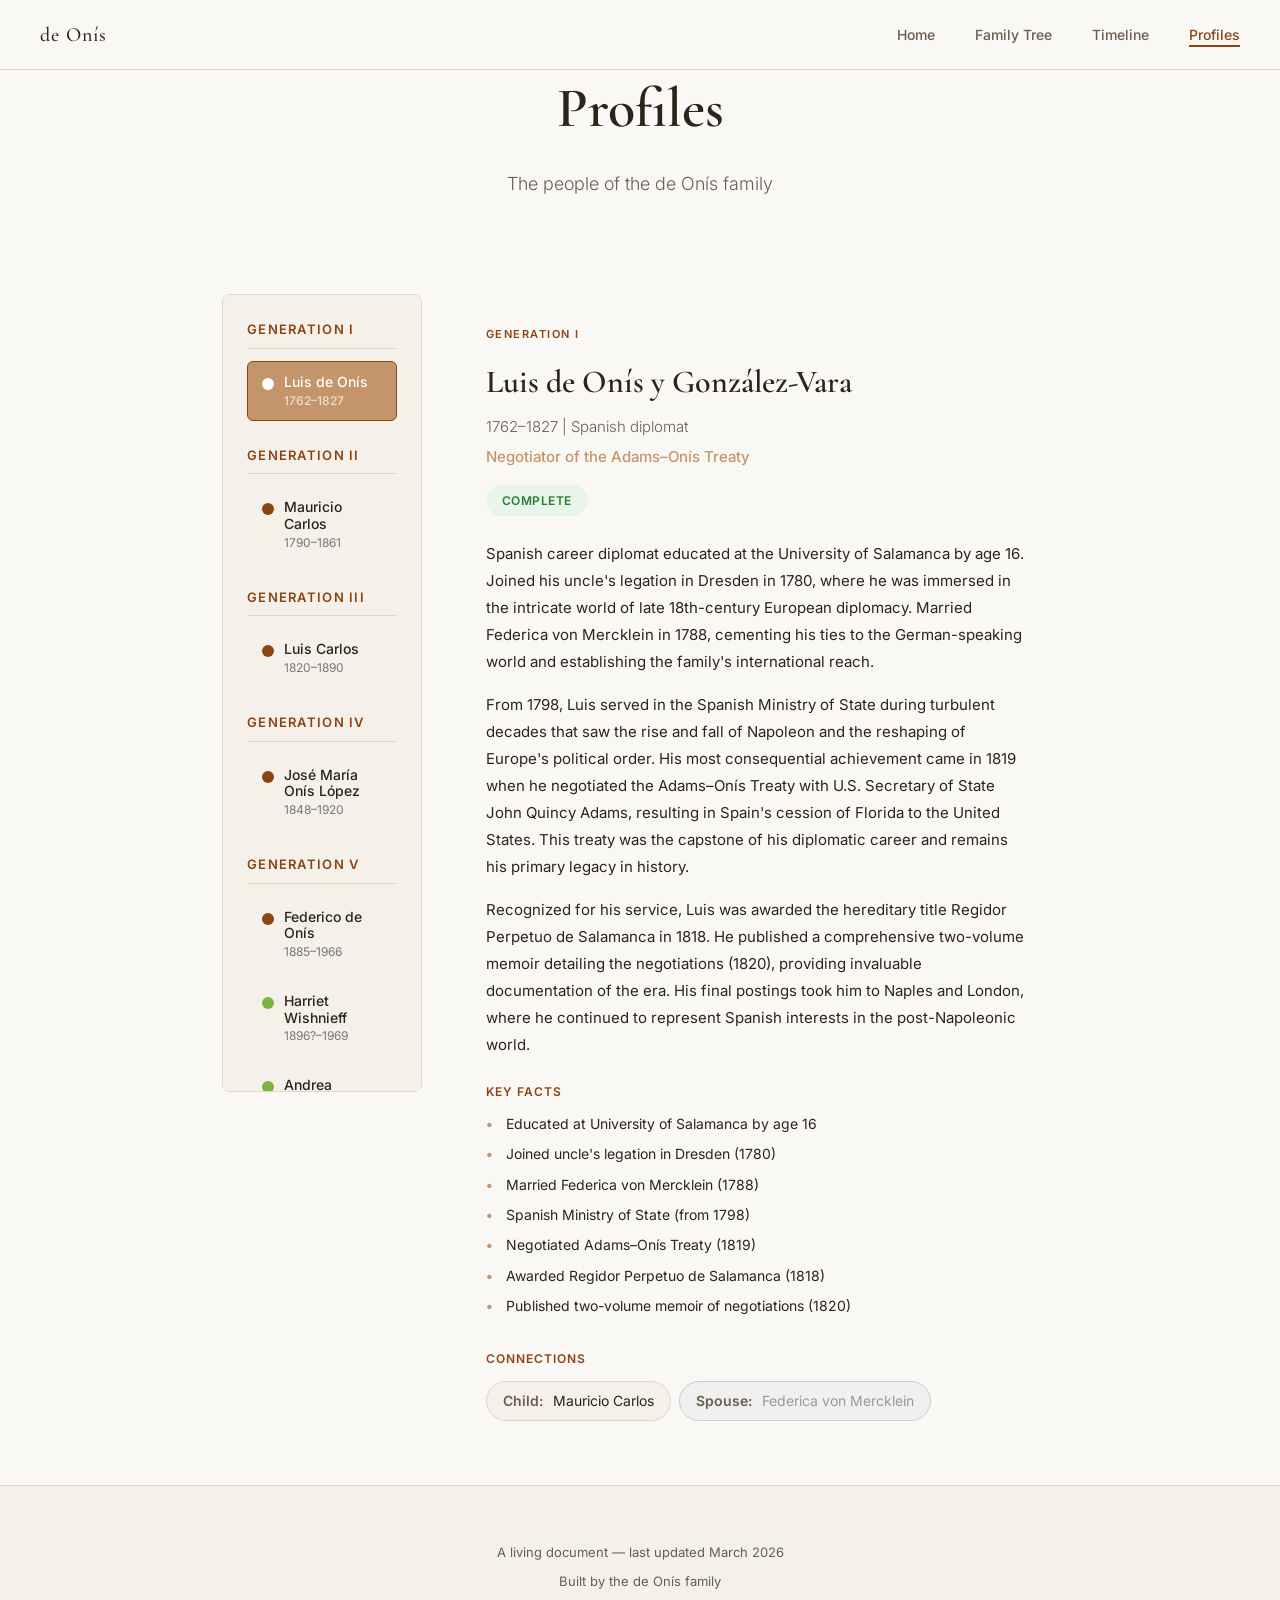
==== profiles.html @ 032cc9fc "Design system overhaul: shared CSS, unified nav, tabbed profiles" ====
<!DOCTYPE html>
<html lang="en">
<head>
    <meta charset="UTF-8">
    <meta name="viewport" content="width=device-width, initial-scale=1.0">
    <title>Profiles | de Onís Family</title>
    <link rel="preconnect" href="https://fonts.googleapis.com">
    <link rel="preconnect" href="https://fonts.gstatic.com" crossorigin>
    <link href="https://fonts.googleapis.com/css2?family=Cormorant+Garamond:wght@400;500;600;700&family=Inter:wght@300;400;500;600&display=swap" rel="stylesheet">
    <link rel="stylesheet" href="styles.css">

    <style>
        :root {
            --profiles-nav-height: 5rem;
        }

        /* PAGE HEADER */
        .page-header {
            padding: 4rem 2rem;
            text-align: center;
            background-color: var(--color-bg);
            max-width: var(--content-max);
            margin: 0 auto;
        }

        .page-header h1 {
            font-family: var(--font-serif);
            font-size: 3.5rem;
            font-weight: 600;
            color: var(--color-text);
            margin-bottom: 1rem;
        }

        .page-header p {
            font-family: var(--font-sans);
            font-size: 1.125rem;
            color: var(--color-text-muted);
            font-weight: 300;
        }

        @media (max-width: 768px) {
            .page-header {
                padding: 2.5rem 1.5rem;
            }

            .page-header h1 {
                font-size: 2.625rem;
            }

            .page-header p {
                font-size: 1rem;
            }
        }

        /* PROFILES CONTAINER */
        .profiles-wrapper {
            display: grid;
            grid-template-columns: 200px 1fr;
            gap: 2rem;
            max-width: var(--content-max);
            margin: 0 auto;
            padding: 2rem;
            min-height: calc(100vh - var(--nav-height) - 10rem);
        }

        /* SIDEBAR / PROFILE INDEX */
        .profile-sidebar {
            position: sticky;
            top: calc(var(--nav-height) + 1rem);
            height: fit-content;
            max-height: calc(100vh - var(--nav-height) - 2rem);
            overflow-y: auto;
            background-color: var(--color-bg-warm);
            padding: 1.5rem;
            border-radius: 0.5rem;
            border: 1px solid var(--color-border);
        }

        .generation-section {
            margin-bottom: 1.5rem;
        }

        .generation-section:last-child {
            margin-bottom: 0;
        }

        .generation-label {
            font-family: var(--font-sans);
            font-size: 0.8125rem;
            font-weight: 600;
            text-transform: uppercase;
            letter-spacing: 0.08rem;
            color: var(--color-accent);
            margin-bottom: 0.75rem;
            padding-bottom: 0.5rem;
            border-bottom: 1px solid var(--color-border);
        }

        .person-tab {
            display: block;
            width: 100%;
            padding: 0.75rem 0.875rem;
            margin-bottom: 0.5rem;
            background: none;
            border: 1px solid transparent;
            border-radius: 0.375rem;
            font-family: var(--font-sans);
            font-size: 0.875rem;
            color: var(--color-text);
            text-align: left;
            cursor: pointer;
            transition: all 0.2s ease;
            display: flex;
            align-items: flex-start;
            gap: 0.625rem;
        }

        .person-tab:hover {
            background-color: rgba(0, 0, 0, 0.03);
            border-color: var(--color-border);
        }

        .person-tab.active {
            background-color: var(--color-accent-light);
            color: white;
            border-color: var(--color-accent);
            font-weight: 500;
        }

        .person-tab .person-dot {
            width: 0.75rem;
            height: 0.75rem;
            border-radius: 50%;
            flex-shrink: 0;
            margin-top: 0.25rem;
        }

        .person-tab .person-dot.direct {
            background-color: var(--color-accent);
        }

        .person-tab.active .person-dot.direct {
            background-color: white;
        }

        .person-tab .person-dot.spouse {
            background-color: #7CB342;
        }

        .person-tab.active .person-dot.spouse {
            background-color: white;
        }

        .person-tab .person-dot.sidebar {
            background-color: #999;
        }

        .person-tab.active .person-dot.sidebar {
            background-color: white;
        }

        .person-tab .person-dot.unknown {
            background-color: transparent;
            border: 1px dashed #999;
        }

        .person-tab.active .person-dot.unknown {
            border-color: white;
        }

        .person-tab-info {
            flex: 1;
            min-width: 0;
        }

        .person-tab-name {
            font-weight: 500;
            display: block;
            line-height: 1.2;
            margin-bottom: 0.1rem;
        }

        .person-tab-dates {
            font-size: 0.75rem;
            color: rgba(0, 0, 0, 0.5);
            display: block;
        }

        .person-tab.active .person-tab-dates {
            color: rgba(255, 255, 255, 0.7);
        }

        /* PROFILE CONTENT */
        .profiles-content {
            background-color: var(--color-bg);
        }

        .profile-card {
            display: none;
            padding: 2rem;
            border-radius: 0.5rem;
            background-color: var(--color-bg);
        }

        .profile-card.active {
            display: block;
            animation: fadeIn 0.2s ease;
        }

        @keyframes fadeIn {
            from { opacity: 0; }
            to { opacity: 1; }
        }

        .profile-gen-tag {
            font-family: var(--font-sans);
            font-size: 0.6875rem;
            font-weight: 600;
            text-transform: uppercase;
            letter-spacing: 0.09rem;
            color: var(--color-accent);
            margin-bottom: 0.75rem;
        }

        .profile-name {
            font-family: var(--font-serif);
            font-size: 2rem;
            font-weight: 600;
            color: var(--color-text);
            margin-bottom: 0.5rem;
        }

        .profile-dates {
            font-family: var(--font-sans);
            font-size: 0.9375rem;
            font-weight: 300;
            color: var(--color-text-muted);
            margin-bottom: 0.375rem;
        }

        .profile-role {
            font-family: var(--font-sans);
            font-size: 0.9375rem;
            color: var(--color-accent-light);
            font-weight: 500;
            margin-bottom: 1rem;
        }

        .status-badge {
            display: inline-block;
            padding: 0.35rem 1rem;
            border-radius: 1.25rem;
            font-family: var(--font-sans);
            font-size: 0.75rem;
            font-weight: 600;
            text-transform: uppercase;
            letter-spacing: 0.03rem;
            margin-bottom: 1.5rem;
        }

        .status-complete {
            background-color: #E8F5E9;
            color: #2E7D32;
        }

        .status-moderate {
            background-color: #FFF8E1;
            color: #F57F17;
        }

        .status-progress {
            background-color: #FCE4EC;
            color: #C2185B;
        }

        .status-needs {
            background-color: #FFE0B2;
            color: #E65100;
        }

        .status-minimal {
            background-color: #F3E5F5;
            color: #6A1B9A;
        }

        .profile-bio {
            max-width: var(--prose-max);
            margin-bottom: 1.5rem;
        }

        .profile-bio p {
            font-family: var(--font-sans);
            font-size: 0.9375rem;
            line-height: 1.8;
            color: var(--color-text);
            margin-bottom: 1rem;
        }

        .key-facts {
            max-width: var(--prose-max);
            margin-bottom: 2rem;
        }

        .key-facts h4 {
            font-family: var(--font-sans);
            font-size: 0.75rem;
            font-weight: 600;
            text-transform: uppercase;
            letter-spacing: 0.06rem;
            color: var(--color-accent);
            margin-bottom: 0.75rem;
        }

        .key-facts ul {
            list-style: none;
        }

        .key-facts li {
            font-family: var(--font-sans);
            font-size: 0.875rem;
            color: var(--color-text);
            margin-bottom: 0.5rem;
            padding-left: 1.25rem;
            position: relative;
        }

        .key-facts li::before {
            content: "•";
            position: absolute;
            left: 0;
            color: var(--color-accent-light);
            font-weight: bold;
        }

        .connections {
            max-width: var(--prose-max);
        }

        .connections h4 {
            font-family: var(--font-sans);
            font-size: 0.75rem;
            font-weight: 600;
            text-transform: uppercase;
            letter-spacing: 0.06rem;
            color: var(--color-accent);
            margin-bottom: 0.75rem;
        }

        .connection-chips {
            display: flex;
            flex-wrap: wrap;
            gap: 0.5rem;
        }

        .chip {
            display: inline-block;
            padding: 0.5rem 1rem;
            background-color: var(--color-bg-warm);
            border: 1px solid var(--color-border);
            border-radius: 1.25rem;
            font-family: var(--font-sans);
            font-size: 0.875rem;
            color: var(--color-text);
            text-decoration: none;
            transition: all 0.2s ease;
            cursor: pointer;
        }

        .chip:hover {
            background-color: var(--color-accent-light);
            border-color: var(--color-accent);
            color: white;
        }

        .chip-label {
            font-weight: 600;
            color: var(--color-text-muted);
            margin-right: 0.375rem;
        }

        .chip:hover .chip-label {
            color: white;
        }

        /* MOBILE STYLES */
        @media (max-width: 768px) {
            .profiles-wrapper {
                grid-template-columns: 1fr;
                gap: 1.5rem;
                padding: 1.5rem;
            }

            .profile-sidebar {
                position: static;
                height: auto;
                max-height: none;
                margin-bottom: 1.5rem;
            }

            .profile-card {
                padding: 1.5rem;
            }

            .profile-name {
                font-size: 1.5rem;
            }

            .profile-bio p {
                font-size: 0.875rem;
                line-height: 1.7;
            }

            /* Mobile sidebar: horizontal scroll */
            .profile-sidebar {
                display: flex;
                gap: 1rem;
                overflow-x: auto;
                padding: 1rem;
                -webkit-overflow-scrolling: touch;
                border-radius: 0.375rem;
            }

            .generation-section {
                display: flex;
                gap: 0.75rem;
                margin-bottom: 0;
                white-space: nowrap;
            }

            .generation-label {
                display: none;
            }

            .person-tab {
                white-space: nowrap;
                margin-bottom: 0;
                padding: 0.625rem 0.875rem;
                font-size: 0.8125rem;
                flex-shrink: 0;
            }

            .person-tab-dates {
                display: none;
            }
        }

        /* SCROLLBAR STYLING FOR SIDEBAR */
        .profile-sidebar::-webkit-scrollbar {
            width: 0.375rem;
        }

        .profile-sidebar::-webkit-scrollbar-track {
            background-color: transparent;
        }

        .profile-sidebar::-webkit-scrollbar-thumb {
            background-color: var(--color-border);
            border-radius: 0.1875rem;
        }

        .profile-sidebar::-webkit-scrollbar-thumb:hover {
            background-color: var(--color-text-muted);
        }
    </style>
</head>
<body>
    <a href="#main-content" class="skip-link">Skip to content</a>
    <nav class="site-nav" aria-label="Main navigation">
        <div class="nav-inner">
            <a href="index.html" class="nav-brand">de Onís</a>
            <ul class="nav-links">
                <li><a href="index.html">Home</a></li>
                <li><a href="tree.html">Family Tree</a></li>
                <li><a href="timeline.html">Timeline</a></li>
                <li><a href="profiles.html" aria-current="page">Profiles</a></li>
            </ul>
            <button class="nav-hamburger" id="hamburger" aria-label="Toggle menu" aria-expanded="false">
                <span></span><span></span><span></span>
            </button>
            <div class="nav-mobile" id="navMobile" role="navigation" aria-label="Mobile navigation">
                <a href="index.html">Home</a>
                <a href="tree.html">Family Tree</a>
                <a href="timeline.html">Timeline</a>
                <a href="profiles.html" aria-current="page">Profiles</a>
            </div>
        </div>
    </nav>

    <main id="main-content">
        <div class="page-header">
            <h1>Profiles</h1>
            <p>The people of the de Onís family</p>
        </div>

        <div class="profiles-wrapper">
            <!-- SIDEBAR: PROFILE INDEX -->
            <aside class="profile-sidebar" role="tablist" aria-label="Family members">
                <!-- Generation I -->
                <div class="generation-section">
                    <div class="generation-label">Generation I</div>
                    <button class="person-tab" data-profile="luis-de-onis" role="tab" aria-selected="false">
                        <div class="person-dot direct"></div>
                        <div class="person-tab-info">
                            <span class="person-tab-name">Luis de Onís</span>
                            <span class="person-tab-dates">1762–1827</span>
                        </div>
                    </button>
                </div>

                <!-- Generation II -->
                <div class="generation-section">
                    <div class="generation-label">Generation II</div>
                    <button class="person-tab" data-profile="mauricio-carlos" role="tab" aria-selected="false">
                        <div class="person-dot direct"></div>
                        <div class="person-tab-info">
                            <span class="person-tab-name">Mauricio Carlos</span>
                            <span class="person-tab-dates">1790–1861</span>
                        </div>
                    </button>
                </div>

                <!-- Generation III -->
                <div class="generation-section">
                    <div class="generation-label">Generation III</div>
                    <button class="person-tab" data-profile="luis-carlos" role="tab" aria-selected="false">
                        <div class="person-dot direct"></div>
                        <div class="person-tab-info">
                            <span class="person-tab-name">Luis Carlos</span>
                            <span class="person-tab-dates">1820–1890</span>
                        </div>
                    </button>
                </div>

                <!-- Generation IV -->
                <div class="generation-section">
                    <div class="generation-label">Generation IV</div>
                    <button class="person-tab" data-profile="jose-maria-lopez" role="tab" aria-selected="false">
                        <div class="person-dot direct"></div>
                        <div class="person-tab-info">
                            <span class="person-tab-name">José María Onís López</span>
                            <span class="person-tab-dates">1848–1920</span>
                        </div>
                    </button>
                </div>

                <!-- Generation V -->
                <div class="generation-section">
                    <div class="generation-label">Generation V</div>
                    <button class="person-tab" data-profile="federico-de-onis" role="tab" aria-selected="false">
                        <div class="person-dot direct"></div>
                        <div class="person-tab-info">
                            <span class="person-tab-name">Federico de Onís</span>
                            <span class="person-tab-dates">1885–1966</span>
                        </div>
                    </button>
                    <button class="person-tab" data-profile="harriet-wishnieff" role="tab" aria-selected="false">
                        <div class="person-dot spouse"></div>
                        <div class="person-tab-info">
                            <span class="person-tab-name">Harriet Wishnieff</span>
                            <span class="person-tab-dates">1896?–1969</span>
                        </div>
                    </button>
                    <button class="person-tab" data-profile="andrea-rodriguez" role="tab" aria-selected="false">
                        <div class="person-dot spouse"></div>
                        <div class="person-tab-info">
                            <span class="person-tab-name">Andrea Rodríguez</span>
                            <span class="person-tab-dates">c. 1880s–?</span>
                        </div>
                    </button>
                </div>

                <!-- Generation VI -->
                <div class="generation-section">
                    <div class="generation-label">Generation VI</div>
                    <button class="person-tab" data-profile="jose-maria-bondia" role="tab" aria-selected="false">
                        <div class="person-dot direct"></div>
                        <div class="person-tab-info">
                            <span class="person-tab-name">José de Onís</span>
                            <span class="person-tab-dates">1911–2003</span>
                        </div>
                    </button>
                    <button class="person-tab" data-profile="federico-jr" role="tab" aria-selected="false">
                        <div class="person-dot sidebar"></div>
                        <div class="person-tab-info">
                            <span class="person-tab-name">Federico Jr.</span>
                            <span class="person-tab-dates">1909–1967</span>
                        </div>
                    </button>
                    <button class="person-tab" data-profile="arturo-de-onis" role="tab" aria-selected="false">
                        <div class="person-dot sidebar"></div>
                        <div class="person-tab-info">
                            <span class="person-tab-name">Arturo de Onís</span>
                            <span class="person-tab-dates">Dates unknown</span>
                        </div>
                    </button>
                    <button class="person-tab" data-profile="juan-de-onis" role="tab" aria-selected="false">
                        <div class="person-dot direct"></div>
                        <div class="person-tab-info">
                            <span class="person-tab-name">Juan de Onís</span>
                            <span class="person-tab-dates">1927–2019</span>
                        </div>
                    </button>
                </div>

                <!-- Generation VII -->
                <div class="generation-section">
                    <div class="generation-label">Generation VII</div>
                    <button class="person-tab" data-profile="paco-de-onis" role="tab" aria-selected="false">
                        <div class="person-dot direct"></div>
                        <div class="person-tab-info">
                            <span class="person-tab-name">Paco de Onís</span>
                            <span class="person-tab-dates">b. 1954</span>
                        </div>
                    </button>
                    <button class="person-tab" data-profile="jody-hagberg" role="tab" aria-selected="false">
                        <div class="person-dot spouse"></div>
                        <div class="person-tab-info">
                            <span class="person-tab-name">Jody Hagberg</span>
                            <span class="person-tab-dates">Unknown</span>
                        </div>
                    </button>
                    <button class="person-tab" data-profile="pamela-yates" role="tab" aria-selected="false">
                        <div class="person-dot spouse"></div>
                        <div class="person-tab-info">
                            <span class="person-tab-name">Pamela Yates</span>
                            <span class="person-tab-dates">b. 1952</span>
                        </div>
                    </button>
                </div>

                <!-- Generation VIII -->
                <div class="generation-section">
                    <div class="generation-label">Generation VIII</div>
                    <button class="person-tab" data-profile="alejandro-de-onis" role="tab" aria-selected="false">
                        <div class="person-dot direct"></div>
                        <div class="person-tab-info">
                            <span class="person-tab-name">Alejandro de Onís</span>
                            <span class="person-tab-dates">Contemporary</span>
                        </div>
                    </button>
                </div>
            </aside>

            <!-- MAIN CONTENT: PROFILES -->
            <section class="profiles-content" role="tabpanel">
                <!-- Luis de Onís y González-Vara -->
                <div class="profile-card" id="luis-de-onis" role="tabpanel" aria-labelledby="tab-luis-de-onis">
                    <div class="profile-gen-tag">Generation I</div>
                    <h2 class="profile-name">Luis de Onís y González-Vara</h2>
                    <p class="profile-dates">1762–1827 | Spanish diplomat</p>
                    <p class="profile-role">Negotiator of the Adams–Onís Treaty</p>
                    <span class="status-badge status-complete">Complete</span>

                    <div class="profile-bio">
                        <p>Spanish career diplomat educated at the University of Salamanca by age 16. Joined his uncle's legation in Dresden in 1780, where he was immersed in the intricate world of late 18th-century European diplomacy. Married Federica von Mercklein in 1788, cementing his ties to the German-speaking world and establishing the family's international reach.</p>
                        <p>From 1798, Luis served in the Spanish Ministry of State during turbulent decades that saw the rise and fall of Napoleon and the reshaping of Europe's political order. His most consequential achievement came in 1819 when he negotiated the Adams–Onís Treaty with U.S. Secretary of State John Quincy Adams, resulting in Spain's cession of Florida to the United States. This treaty was the capstone of his diplomatic career and remains his primary legacy in history.</p>
                        <p>Recognized for his service, Luis was awarded the hereditary title Regidor Perpetuo de Salamanca in 1818. He published a comprehensive two-volume memoir detailing the negotiations (1820), providing invaluable documentation of the era. His final postings took him to Naples and London, where he continued to represent Spanish interests in the post-Napoleonic world.</p>
                    </div>

                    <div class="key-facts">
                        <h4>Key Facts</h4>
                        <ul>
                            <li>Educated at University of Salamanca by age 16</li>
                            <li>Joined uncle's legation in Dresden (1780)</li>
                            <li>Married Federica von Mercklein (1788)</li>
                            <li>Spanish Ministry of State (from 1798)</li>
                            <li>Negotiated Adams–Onís Treaty (1819)</li>
                            <li>Awarded Regidor Perpetuo de Salamanca (1818)</li>
                            <li>Published two-volume memoir of negotiations (1820)</li>
                        </ul>
                    </div>

                    <div class="connections">
                        <h4>Connections</h4>
                        <div class="connection-chips">
                            <button class="chip" data-profile="mauricio-carlos"><span class="chip-label">Child:</span> Mauricio Carlos</button>
                            <span class="chip" style="background-color: #f0f0f0; color: #999; border-color: #ccc; cursor: default;"><span class="chip-label">Spouse:</span> Federica von Mercklein</span>
                        </div>
                    </div>
                </div>

                <!-- Mauricio Carlos de Onís y Mercklein -->
                <div class="profile-card" id="mauricio-carlos" role="tabpanel" aria-labelledby="tab-mauricio-carlos">
                    <div class="profile-gen-tag">Generation II</div>
                    <h2 class="profile-name">Mauricio Carlos de Onís y Mercklein</h2>
                    <p class="profile-dates">1790–1861 | Spanish politician and diplomat</p>
                    <p class="profile-role">Minister of State, President of Congress of Deputies</p>
                    <span class="status-badge status-complete">Complete</span>

                    <div class="profile-bio">
                        <p>Eldest son of Luis de Onís, born in Dresden during his father's diplomatic posting in 1790. Mauricio Carlos inherited his father's aptitude for statecraft and rose to prominence in Spanish politics during the volatile 19th century. Following in his father's footsteps, he became a Spanish politician and diplomat of considerable influence.</p>
                        <p>In 1840, at the height of his career, Mauricio Carlos served as Minister of State—a position of immense responsibility in Spain's government. His political prominence extended further when he became President of the Congress of Deputies, the lower house of the Spanish parliament, overseeing the chamber during a critical period of Spanish reform and consolidation.</p>
                        <p>In 1816, Mauricio Carlos married his first cousin Carolina de Onís in Cantalapiedra. This endogamous match, common among prominent Spanish families of the era, produced an unusual distinction: their children bore the surname "Onís y Onís," a doubling of the family name that would mark subsequent generations. The couple maintained strong ties to their ancestral lands, and Mauricio Carlos died in Cantalapiedra, the town where he had married, suggesting deep roots in the Castilian heartland.</p>
                    </div>

                    <div class="key-facts">
                        <h4>Key Facts</h4>
                        <ul>
                            <li>Born in Dresden (1790)</li>
                            <li>Son of Luis de Onís, diplomat</li>
                            <li>Minister of State (1840)</li>
                            <li>President of Congress of Deputies</li>
                            <li>Married first cousin Carolina de Onís (1816)</li>
                            <li>Children bore surname "Onís y Onís"</li>
                            <li>Died in Cantalapiedra, ancestral town (1861)</li>
                        </ul>
                    </div>

                    <div class="connections">
                        <h4>Connections</h4>
                        <div class="connection-chips">
                            <button class="chip" data-profile="luis-de-onis"><span class="chip-label">Parent:</span> Luis de Onís</button>
                            <button class="chip" data-profile="luis-carlos"><span class="chip-label">Child:</span> Luis Carlos</button>
                        </div>
                    </div>
                </div>

                <!-- Luis Carlos de Onís -->
                <div class="profile-card" id="luis-carlos" role="tabpanel" aria-labelledby="tab-luis-carlos">
                    <div class="profile-gen-tag">Generation III</div>
                    <h2 class="profile-name">Luis Carlos de Onís</h2>
                    <p class="profile-dates">c. 1815–? | Military officer</p>
                    <p class="profile-role">Described as "Teniente de Infantería" (Infantry Lieutenant)</p>
                    <span class="status-badge status-minimal">Minimal</span>

                    <div class="profile-bio">
                        <p>Luis Carlos de Onís is the least documented member of the direct line. Born around 1815, he served as a Teniente de Infantería (Infantry Lieutenant) in the Spanish military. He married a woman known only as "Sra. López" — her first name remains one of the open research questions in the family dossier.</p>
                        <p>His importance is structural: he connects the diplomatic grandeur of Luis de Onís and Mauricio Carlos to the intellectual achievements of José María and Federico. The family's transition from diplomacy and military service to scholarship and academia occurred across his generation.</p>
                    </div>

                    <div class="key-facts">
                        <h4>Key Facts</h4>
                        <ul>
                            <li>Infantry Lieutenant (Teniente de Infantería)</li>
                            <li>Son of Mauricio Carlos de Onís</li>
                            <li>Married "Sra. López" (first name unknown)</li>
                            <li>Father of José María Onís López</li>
                        </ul>
                    </div>

                    <div class="connections">
                        <h4>Connections</h4>
                        <div class="connection-chips">
                            <button class="chip" data-profile="mauricio-carlos"><span class="chip-label">Father:</span> Mauricio Carlos</button>
                            <button class="chip" data-profile="jose-maria-lopez"><span class="chip-label">Child:</span> José María</button>
                        </div>
                    </div>
                </div>

                <!-- José María Onís López -->
                <div class="profile-card" id="jose-maria-lopez" role="tabpanel" aria-labelledby="tab-jose-maria-lopez">
                    <div class="profile-gen-tag">Generation IV</div>
                    <h2 class="profile-name">José María Onís López</h2>
                    <p class="profile-dates">1848–1920 | Scholar and librarian</p>
                    <p class="profile-role">Head Librarian and Archivist, University of Salamanca</p>
                    <span class="status-badge status-moderate">Moderate</span>

                    <div class="profile-bio">
                        <p>José María Onís López studied Law and Philosophy at the prestigious Universidad Central de Madrid, equipping himself with the intellectual tools that would define his scholarly career. Throughout his professional life, he served as Head Librarian and Archivist of the University of Salamanca—an institution intimately connected to the de Onís family heritage for generations.</p>
                        <p>In Salamanca, José María became a central figure in the city's intellectual life, forming a close personal friendship with Miguel de Unamuno, the philosopher, writer, and eventual Rector of the university. This friendship placed José María at the heart of one of Spain's most vibrant intellectual communities during the late 19th and early 20th centuries. The PARES archival record describes him as the "patriarca de la familia Onís"—the patriarch of the Onís family—suggesting deep respect for his role in preserving family memory and knowledge.</p>
                        <p>Most significantly, José María's friendship with Unamuno created the intellectual world in which his son Federico would come of age. Federico's later extraordinary influence on Spanish and Latin American letters emerged directly from the environment that José María and Unamuno cultivated in Salamanca. In this sense, José María de Onís López was the generational bridge connecting the diplomatic legacy of Luis and Mauricio Carlos to the literary and cultural achievements of Federico and beyond.</p>
                    </div>

                    <div class="key-facts">
                        <h4>Key Facts</h4>
                        <ul>
                            <li>Studied Law and Philosophy, Universidad Central de Madrid</li>
                            <li>Head Librarian and Archivist, University of Salamanca</li>
                            <li>Close friend of Miguel de Unamuno</li>
                            <li>Described as "patriarca de la familia Onís"</li>
                            <li>Father of Federico de Onís Sánchez</li>
                            <li>Central figure in Salamanca intellectual community</li>
                        </ul>
                    </div>

                    <div class="connections">
                        <h4>Connections</h4>
                        <div class="connection-chips">
                            <button class="chip" data-profile="federico-de-onis"><span class="chip-label">Child:</span> Federico de Onís</button>
                        </div>
                    </div>
                </div>

                <!-- Federico de Onís Sánchez -->
                <div class="profile-card" id="federico-de-onis" role="tabpanel" aria-labelledby="tab-federico-de-onis">
                    <div class="profile-gen-tag">Generation V</div>
                    <h2 class="profile-name">Federico de Onís Sánchez</h2>
                    <p class="profile-dates">1885–1966 | Scholar, publisher, and cultural bridge-builder</p>
                    <p class="profile-role">Founder of Hispanic Studies in America</p>
                    <span class="status-badge status-complete">Complete</span>

                    <div class="profile-bio">
                        <p>Federico de Onís Sánchez studied under two of Spain's greatest intellectuals: Miguel de Unamuno at the University of Salamanca and Ramón Menéndez Pidal in Madrid. These formative years in Spain's premier scholarly circles shaped his vision of what cultural and literary scholarship could achieve. In 1908, he married Andrea Rodríguez Bondía in Salamanca; they had three sons, José María, Federico Jr., and Arturo, establishing his first family roots.</p>
                        <p>In 1916, at age 31, Federico was invited to Columbia University by President Nicholas Murray Butler to develop Spanish language and culture instruction. This invitation marked the beginning of his transformative work in America. He founded the Department of Spanish at Columbia in 1920, established the Instituto de las Españas—a pioneering center for Spanish and Latin American cultural exchange—and launched Revista Hispánica Moderna in 1934, which became one of the leading journals of its era. In 1927, he founded the Department of Hispanic Studies at the University of Puerto Rico, extending his influence across the Caribbean.</p>
                        <p>Federico's most consequential act as a publisher came in 1922, when he published the first book of Gabriela Mistral, the Chilean poet. His recognition of Mistral's genius set in motion her rise to international prominence, culminating in her 1945 Nobel Prize in Literature—a trajectory that would have been unthinkable without Federico's early championing of her work. His scholarly network was extraordinary and unmatched: García Lorca, Antonio Machado, Juan Ramón Jiménez, Pedro Salinas, María Zambrano, Américo Castro, and countless other luminaries of the Hispanic world passed through his intellectual orbit.</p>
                        <p>On August 20, 1924, he married Harriet Wishnieff, a woman of equal intellectual stature who would become his partner in all things. Together, they created a remarkable intellectual household and partnership that spanned decades. Jorge Guillén, the poet, described him as "un individuo individualísimo con furia diferencial"—an exceptionally individual person with a differential fury—capturing Federico's passionate and distinctive nature. Juan Ramón Jiménez, another contemporary, wrote: "áspero y dulce como un paisaje castellano de piedra y cielo"—harsh and sweet like a Castilian landscape of stone and sky—a poetic characterization of his complex personality. After the Spanish Civil War, Federico never returned to Spain, instead building a life of extraordinary cultural significance in the United States and Puerto Rico. A street in Salamanca bears his name, honoring his immense contributions to Spanish cultural heritage.</p>
                    </div>

                    <div class="key-facts">
                        <h4>Key Facts</h4>
                        <ul>
                            <li>Studied under Unamuno and Menéndez Pidal</li>
                            <li>Married Andrea Rodríguez Bondía (1908)</li>
                            <li>Columbia University invitation (1916)</li>
                            <li>Founded Department of Spanish at Columbia (1920)</li>
                            <li>Instituto de las Españas (1920)</li>
                            <li>Published Gabriela Mistral's first book (1922)</li>
                            <li>Revista Hispánica Moderna (1934)</li>
                            <li>Department of Hispanic Studies, University of Puerto Rico (1927)</li>
                            <li>Married Harriet Wishnieff (1924)</li>
                            <li>Intellectual circle: Lorca, Machado, JR Jiménez, Salinas, Zambrano</li>
                            <li>Street in Salamanca named after him</li>
                        </ul>
                    </div>

                    <div class="connections">
                        <h4>Connections</h4>
                        <div class="connection-chips">
                            <button class="chip" data-profile="jose-maria-lopez"><span class="chip-label">Parent:</span> José María Onís López</button>
                            <button class="chip" data-profile="andrea-rodriguez"><span class="chip-label">Spouse:</span> Andrea Rodríguez</button>
                            <button class="chip" data-profile="harriet-wishnieff"><span class="chip-label">Spouse:</span> Harriet Wishnieff</button>
                            <button class="chip" data-profile="jose-maria-bondia"><span class="chip-label">Child:</span> José María (Andrea)</button>
                            <button class="chip" data-profile="federico-jr"><span class="chip-label">Child:</span> Federico Jr. (Andrea)</button>
                            <button class="chip" data-profile="arturo-de-onis"><span class="chip-label">Child:</span> Arturo (Andrea)</button>
                            <button class="chip" data-profile="juan-de-onis"><span class="chip-label">Child:</span> Juan (Harriet)</button>
                        </div>
                    </div>
                </div>

                <!-- Harriet Wishnieff de Onís -->
                <div class="profile-card" id="harriet-wishnieff" role="tabpanel" aria-labelledby="tab-harriet-wishnieff">
                    <div class="profile-gen-tag">Generation V Spouse</div>
                    <h2 class="profile-name">Harriet Wishnieff de Onís</h2>
                    <p class="profile-dates">1896?–1969 | Translator and literary tastemaker</p>
                    <p class="profile-role">Architect of Latin American literature in English</p>
                    <span class="status-badge status-complete">Complete</span>

                    <div class="profile-bio">
                        <p>Harriet Wishnieff was born in small-town Illinois to a family with modest means. Seeking broader horizons, she moved to New York to study foreign languages at Barnard College, graduating in 1916—the same year that Federico de Onís arrived at Columbia to begin his transformative work. After initially working as a secretary for the renowned dancer Isadora Duncan, Harriet pursued graduate work in Spanish at Columbia, establishing herself within the very intellectual circles that Federico was creating.</p>
                        <p>Between 1930 and 1969, Harriet published approximately 40 book translations from Spanish and Portuguese into English, making her the first truly prolific translator of Latin American literature into the English-speaking world. Her work was foundational: she introduced English readers to the riches of Spanish and Portuguese literary traditions at a time when such literature was virtually unknown in America. Chilean writer José Donoso said of her that she "controlled the sluices of the circulation of Latin American literature in the United States and by means of the United States throughout the whole world." Few individuals have wielded such quiet but decisive influence over literary culture.</p>
                        <p>In 1952, at the height of her powers as a translator and reader of manuscripts, Harriet sent a volume of stories by Jorge Luis Borges to the publisher Knopf, enthusiastically calling his work "superb." Knopf's editor declined the submission, declaring that the stories could not be sold to the American public. This judgment would prove spectacularly and embarrassingly wrong—Borges would go on to become one of the most celebrated authors of the 20th century. Harriet's literary instinct was prescient, ahead of the market by years.</p>
                        <p>Despite her enormous cultural influence, Harriet's material compensation was minimal. A 1964 agreement shows she was paid a paltry $500 per year to evaluate manuscripts for Knopf. For her translation of Fernando Ortiz's magisterial Cuban Counterpoint—a work comprising nearly 105,000 words of dense scholarship—she received $725 in total, less than a penny per word. Federico called her "Jarrie," and she called him "Federrico." Their partnership was one of equals, a union of two extraordinary minds that together shaped the relationship between Spanish and Latin American culture and the English-speaking world.</p>
                    </div>

                    <div class="key-facts">
                        <h4>Key Facts</h4>
                        <ul>
                            <li>Born in small-town Illinois</li>
                            <li>Barnard College (1916)</li>
                            <li>Secretary to dancer Isadora Duncan</li>
                            <li>Graduate work in Spanish, Columbia University</li>
                            <li>Approximately 40 book translations (1930–1969)</li>
                            <li>First prolific translator of Latin American literature</li>
                            <li>Recommended Jorge Luis Borges to Knopf (1952)</li>
                            <li>Translated Fernando Ortiz's Cuban Counterpoint (1947)</li>
                            <li>Translated Alejo Carpentier's The Lost Steps (1956)</li>
                            <li>Married Federico de Onís (1924)</li>
                        </ul>
                    </div>

                    <div class="connections">
                        <h4>Connections</h4>
                        <div class="connection-chips">
                            <button class="chip" data-profile="federico-de-onis"><span class="chip-label">Spouse:</span> Federico de Onís</button>
                            <button class="chip" data-profile="juan-de-onis"><span class="chip-label">Child:</span> Juan de Onís</button>
                        </div>
                    </div>
                </div>

                <!-- José María de Onís Bondía -->
                <div class="profile-card" id="jose-maria-bondia" role="tabpanel" aria-labelledby="tab-jose-maria-bondia">
                    <div class="profile-gen-tag">Generation VI</div>
                    <h2 class="profile-name">José de Onís</h2>
                    <p class="profile-dates">January 28, 1911–September 10, 2003 | Professor</p>
                    <p class="profile-role">Department of Spanish and Portuguese, University of Colorado Boulder</p>
                    <span class="status-badge status-complete">Complete</span>

                    <div class="profile-bio">
                        <p>José de Onís was born on January 28, 1911, in Oviedo, Asturias, Spain, to Federico de Onís and Andrea Rodríguez Bondía. He came to the United States and built a distinguished academic career at the University of Colorado Boulder in the Department of Spanish and Portuguese. Over his long tenure, he became one of the university's most respected scholars and teachers. His contributions to the institution were so significant that the University of Colorado Boulder established the Jose De Onis Achievement Award, which continues to bear his name and honors outstanding students and faculty in his memory.</p>
                        <p>José de Onís was a prolific and influential scholar whose work shaped the study of Hispanic literature and culture in America. His major works include The United States as Seen by Spanish American Writers, 1776–1890 (Hispanic Institute, 1952), which has been published in 26 editions and is held by 539 libraries worldwide, making it one of the most widely circulated works on the subject. He also edited The Hispanic Contribution to the State of Colorado (Westview Press, 1976), a comprehensive work with 14 chapters by leading scholars examining Hispanic heritage in the region. Additional significant publications include Las Misiones Españolas en los Estados Unidos (University of Colorado, 1958–59), Melville y el Mundo Hispánico: Nueve Conferencias y un Prólogo (1974), and La Lengua Popular Madrileña en la Obra de Pérez Galdós (1949). The Spanish-language edition of his major work, Los Estados Unidos Vistos por Escritores Hispanoamericanos (1956), is held by 134 libraries and reflects the international recognition of his scholarship.</p>
                        <p>During World War II, José de Onís served in military intelligence, contributing to the American war effort during the global conflict. His wartime experiences were later preserved in The Eagle and the Sparrow: The Second World War Memoirs of José de Onís, told to his grandson Louis Gray Kunkel, which provides a personal account of his service and the era. José was deeply invested in preserving the history of his family and the broader Hispanic heritage in America. He passed away on September 10, 2003, in Bozeman, Montana, leaving behind a legacy as both an accomplished scholar and a devoted family historian whose work continues to influence the study of Hispanic culture and literature in America.</p>
                    </div>

                    <div class="key-facts">
                        <h4>Key Facts</h4>
                        <ul>
                            <li>Born January 28, 1911 in Oviedo, Asturias, Spain</li>
                            <li>Died September 10, 2003 in Bozeman, Montana</li>
                            <li>Professor, Department of Spanish & Portuguese, University of Colorado Boulder</li>
                            <li>Jose De Onis Achievement Award at CU Boulder named in his honor</li>
                            <li>The United States as Seen by Spanish American Writers (1952) — 26 editions, 539 libraries</li>
                            <li>The Hispanic Contribution to the State of Colorado (1976) — 14 chapters by leading scholars</li>
                            <li>Las Misiones Españolas en los Estados Unidos (1958–59)</li>
                            <li>Melville y el Mundo Hispánico: Nueve Conferencias y un Prólogo (1974)</li>
                            <li>La Lengua Popular Madrileña en la Obra de Pérez Galdós (1949)</li>
                            <li>The Eagle and the Sparrow — WWII memoirs, told to grandson Louis Gray Kunkel</li>
                            <li>Served in military intelligence during World War II</li>
                        </ul>
                    </div>

                    <div class="connections">
                        <h4>Connections</h4>
                        <div class="connection-chips">
                            <button class="chip" data-profile="federico-de-onis"><span class="chip-label">Parent:</span> Federico de Onís</button>
                            <button class="chip" data-profile="andrea-rodriguez"><span class="chip-label">Parent:</span> Andrea Rodríguez</button>
                            <button class="chip" data-profile="federico-jr"><span class="chip-label">Sibling:</span> Federico Jr.</button>
                            <button class="chip" data-profile="arturo-de-onis"><span class="chip-label">Sibling:</span> Arturo</button>
                            <button class="chip" data-profile="juan-de-onis"><span class="chip-label">Sibling:</span> Juan de Onís</button>
                        </div>
                    </div>
                </div>

                <!-- Andrea Rodríguez Bondía -->
                <div class="profile-card" id="andrea-rodriguez" role="tabpanel" aria-labelledby="tab-andrea-rodriguez">
                    <div class="profile-gen-tag">Spouse — Generation V</div>
                    <h2 class="profile-name">Andrea Rodríguez Bondía</h2>
                    <p class="profile-dates">c. 1880s–? | First wife of Federico de Onís</p>
                    <span class="status-badge status-minimal">Minimal</span>

                    <div class="profile-bio">
                        <p>Andrea Rodríguez Bondía married Federico de Onís in Salamanca in 1908. They had three sons: José María (1911–2003), Federico Jr., and Arturo. When Federico accepted his position at Columbia University in 1916 and chose to remain in New York, Andrea stayed in Spain with their children.</p>
                        <p>Her life after Federico's departure is largely undocumented. A letter from María de Unamuno (Miguel de Unamuno's daughter) references "Arturo, hijo pequeño de Federico de Onís, que permaneció en España con su madre" — confirming that Andrea raised the children in Spain. Her patronymic "Bondía" appears in her son José María's official surname (Onís Bondía), per Spanish naming convention.</p>
                    </div>

                    <div class="connections">
                        <h4>Connections</h4>
                        <div class="connection-chips">
                            <button class="chip" data-profile="federico-de-onis"><span class="chip-label">Spouse:</span> Federico de Onís</button>
                            <button class="chip" data-profile="jose-maria-bondia"><span class="chip-label">Child:</span> José María</button>
                            <button class="chip" data-profile="federico-jr"><span class="chip-label">Child:</span> Federico Jr.</button>
                            <button class="chip" data-profile="arturo-de-onis"><span class="chip-label">Child:</span> Arturo</button>
                        </div>
                    </div>
                </div>

                <!-- Federico de Onís Jr. -->
                <div class="profile-card" id="federico-jr" role="tabpanel" aria-labelledby="tab-federico-jr">
                    <div class="profile-gen-tag">Generation VI</div>
                    <h2 class="profile-name">Federico de Onís (hijo)</h2>
                    <p class="profile-dates">1909–1967 | Son of Federico and Andrea</p>
                    <span class="status-badge status-minimal">Minimal</span>

                    <div class="profile-bio">
                        <p>Federico de Onís Jr. was the eldest son of Federico de Onís and Andrea Rodríguez Bondía, born in 1909. He remained in Spain with his mother and brothers after Federico's departure for Columbia University in 1916. He died in 1967, just a year after his father passed away. Further details about his life, career, and whether he had descendants remain pending confirmation. If he had children, there may be descendants in Spain with little or no contact with the American branch of the family.</p>
                    </div>

                    <div class="connections">
                        <h4>Connections</h4>
                        <div class="connection-chips">
                            <button class="chip" data-profile="federico-de-onis"><span class="chip-label">Parent:</span> Federico de Onís</button>
                            <button class="chip" data-profile="andrea-rodriguez"><span class="chip-label">Parent:</span> Andrea Rodríguez</button>
                            <button class="chip" data-profile="jose-maria-bondia"><span class="chip-label">Sibling:</span> José María</button>
                            <button class="chip" data-profile="arturo-de-onis"><span class="chip-label">Sibling:</span> Arturo</button>
                        </div>
                    </div>
                </div>

                <!-- Arturo de Onís -->
                <div class="profile-card" id="arturo-de-onis" role="tabpanel" aria-labelledby="tab-arturo-de-onis">
                    <div class="profile-gen-tag">Generation VI</div>
                    <h2 class="profile-name">Arturo de Onís</h2>
                    <p class="profile-dates">Dates unknown | Son of Federico and Andrea</p>
                    <span class="status-badge status-minimal">Minimal</span>

                    <div class="profile-bio">
                        <p>Arturo de Onís was the youngest son of Federico de Onís and Andrea Rodríguez Bondía. He remained in Spain with his mother when Federico departed for Columbia University. His existence was confirmed through a letter from María de Unamuno, discovered in the Salamanca exhibition materials, which describes him as "hijo pequeño de Federico de Onís, que permaneció en España con su madre."</p>
                        <p>Almost nothing else is known about Arturo — his birth and death dates, career, and whether he had descendants remain open research questions. If he had children, there may be a branch of the de Onís family in Spain that has had little or no contact with the American branch.</p>
                    </div>

                    <div class="connections">
                        <h4>Connections</h4>
                        <div class="connection-chips">
                            <button class="chip" data-profile="federico-de-onis"><span class="chip-label">Parent:</span> Federico de Onís</button>
                            <button class="chip" data-profile="jose-maria-bondia"><span class="chip-label">Sibling:</span> José María</button>
                            <button class="chip" data-profile="federico-jr"><span class="chip-label">Sibling:</span> Federico Jr.</button>
                        </div>
                    </div>
                </div>

                <!-- Juan de Onís -->
                <div class="profile-card" id="juan-de-onis" role="tabpanel" aria-labelledby="tab-juan-de-onis">
                    <div class="profile-gen-tag">Generation VI</div>
                    <h2 class="profile-name">Juan de Onís</h2>
                    <p class="profile-dates">1927–2019 | Foreign correspondent and author</p>
                    <p class="profile-role">New York Times and Los Angeles Times bureau chief</p>
                    <span class="status-badge status-moderate">Moderate</span>

                    <div class="profile-bio">
                        <p>Juan de Onís was the son of Federico de Onís and Harriet Wishnieff de Onís, born into one of the most intellectually distinguished households of the 20th century. From his parents, he inherited both a deep commitment to understanding the Hispanic world and an intellectual rigor that would define his career in journalism and letters.</p>
                        <p>For 26 years, Juan served as a foreign correspondent and bureau chief for two of America's most prestigious newspapers: the New York Times and the Los Angeles Times. His assignments took him across the globe—to Latin America (particularly Brazil, where he developed a deep expertise), the Middle East, Africa, Washington, and the United Nations. Most significantly, Juan was based in Buenos Aires during the era of Argentine military dictatorships, providing eyewitness reporting of some of Latin America's most turbulent years. His experiences in this period profoundly shaped his son Paco's worldview and his commitment to documenting human rights abuses through documentary media.</p>
                        <p>Beyond his journalism, Juan established himself as a scholar and translator of considerable note. He authored The Green Cathedral: Sustainable Development of Amazonia (Oxford University Press, 1992), a work that demonstrated his ongoing intellectual engagement with Latin American issues decades after his reporting career had flourished. He co-authored The Alliance That Lost Its Way (1979), analyzing the evolution and failure of the Alliance for Progress. As a translator, he rendered José Martí's seminal essay "Nuestra América" into English, making the Cuban writer's thought accessible to English-speaking audiences.</p>
                    </div>

                    <div class="key-facts">
                        <h4>Key Facts</h4>
                        <ul>
                            <li>Son of Federico de Onís and Harriet Wishnieff</li>
                            <li>Foreign correspondent (26 years)</li>
                            <li>New York Times and Los Angeles Times</li>
                            <li>Based in Buenos Aires during military era</li>
                            <li>Covered Latin America, Middle East, Africa, UN</li>
                            <li>The Green Cathedral: Sustainable Development of Amazonia (1992)</li>
                            <li>The Alliance That Lost Its Way, co-author (1979)</li>
                            <li>Translator of José Martí's Nuestra América</li>
                        </ul>
                    </div>

                    <div class="connections">
                        <h4>Connections</h4>
                        <div class="connection-chips">
                            <button class="chip" data-profile="federico-de-onis"><span class="chip-label">Parents:</span> Federico & Harriet</button>
                            <button class="chip" data-profile="jose-maria-bondia"><span class="chip-label">Sibling:</span> José María</button>
                            <button class="chip" data-profile="paco-de-onis"><span class="chip-label">Child:</span> Paco de Onís</button>
                        </div>
                    </div>
                </div>

                <!-- Paco de Onís -->
                <div class="profile-card" id="paco-de-onis" role="tabpanel" aria-labelledby="tab-paco-de-onis">
                    <div class="profile-gen-tag">Generation VII</div>
                    <h2 class="profile-name">Paco de Onís</h2>
                    <p class="profile-dates">b. 1954 | Documentary filmmaker and human rights advocate</p>
                    <p class="profile-role">Executive Director and Producer, Skylight</p>
                    <span class="status-badge status-complete">Complete</span>

                    <div class="profile-bio">
                        <p>Paco de Onís—whose given name is Juan de Onís, honoring his grandfather—grew up in Argentina and Brazil during some of the darkest decades of Latin American history: the era of military dictatorships. His father Juan de Onís, as a foreign correspondent based in Buenos Aires, documented these upheavals for the New York Times, bringing the realities of political oppression and state violence into American homes. Young Paco absorbed these experiences directly, absorbing his father's commitment to bearing witness to injustice and to the power of storytelling to expose truth. Paco was first married to Jody Hagberg, with whom he had his son Alejandro.</p>
                        <p>In 1981, Paco co-founded Skylight, a Brooklyn-based human rights media organization, with filmmakers Pamela Yates and Peter Kinoy. Skylight emerged from a simple but powerful conviction: that documentary media could be a tool of justice, documenting atrocities and human rights abuses for posterity and for use in legal proceedings. Paco and Pamela's partnership became one of the most consequential collaborations in human rights documentary cinema. His marriage to Pamela Yates deepened this creative and professional synergy.</p>
                        <p>Over decades, Paco's producing credits expanded to include films that became landmarks of documentary cinema. Granito: How to Nail a Dictator, which premiered at Sundance in 2011, was developed into a unique hybrid work that combined documentary testimony with actual forensic evidence—later used in the genocide trial of Guatemalan dictator Efraín Ríos Montt. The film 500 Years premiered at Sundance in 2017, examining quincentennial narratives of conquest and resistance. Paco also produced State of Fear and most recently Borderland (2024). His Academy Award came in 1985, when Skylight produced Witness to War, a collaboration that certified documentary cinema's power to effect political change.</p>
                        <p>Paco's linguistic abilities—Spanish, Portuguese, English, Italian, and French—gave him access to the full spectrum of the hemisphere's cultures and political discourses. He also served as Executive Producer of documentary work for PBS (with Bill Moyers) and National Geographic, expanding Skylight's reach and impact. In recent years, Paco co-created SolidariLabs, further extending his commitment to using media and technology for human rights advocacy. Like his grandfather Federico and his father Juan, Paco de Onís has dedicated his life to bearing witness to the Hispanic world and to translating its urgencies for global audiences.</p>
                    </div>

                    <div class="key-facts">
                        <h4>Key Facts</h4>
                        <ul>
                            <li>Given name: Juan de Onís</li>
                            <li>Grew up in Argentina and Brazil</li>
                            <li>Co-founded Skylight (1981)</li>
                            <li>Partners: Pamela Yates, Peter Kinoy</li>
                            <li>Academy Award (1985) – Witness to War</li>
                            <li>Granito premiered at Sundance (2011)</li>
                            <li>500 Years premiered at Sundance (2017)</li>
                            <li>Produced State of Fear and Borderland (2024)</li>
                            <li>PBS producer (Bill Moyers) and National Geographic</li>
                            <li>Multilingual: Spanish, Portuguese, English, Italian, French</li>
                            <li>Co-created SolidariLabs</li>
                        </ul>
                    </div>

                    <div class="connections">
                        <h4>Connections</h4>
                        <div class="connection-chips">
                            <button class="chip" data-profile="juan-de-onis"><span class="chip-label">Parent:</span> Juan de Onís</button>
                            <button class="chip" data-profile="jody-hagberg"><span class="chip-label">First spouse:</span> Jody Hagberg</button>
                            <button class="chip" data-profile="pamela-yates"><span class="chip-label">Second spouse:</span> Pamela Yates</button>
                            <button class="chip" data-profile="alejandro-de-onis"><span class="chip-label">Child:</span> Alejandro de Onís</button>
                        </div>
                    </div>
                </div>

                <!-- Pamela Yates -->
                <div class="profile-card" id="pamela-yates" role="tabpanel" aria-labelledby="tab-pamela-yates">
                    <div class="profile-gen-tag">Generation VII Spouse</div>
                    <h2 class="profile-name">Pamela Yates</h2>
                    <p class="profile-dates">b. 1952 | Academy Award-winning documentary filmmaker</p>
                    <p class="profile-role">Second wife of Paco de Onís; step-mother to Alejandro</p>
                    <span class="status-badge status-complete">Complete</span>

                    <div class="profile-bio">
                        <p>Pamela Yates was born in Appalachian Pennsylvania to a family of modest means, but she left her hometown at age 16, driven by ambition and creative vision, for New York City. There she found her calling in documentary cinema—a medium through which she has become one of the most consequential human rights filmmakers of the late 20th and early 21st centuries. Her trajectory from small-town Pennsylvania to the heights of American cinema represents both personal determination and the transformative power of the documentary form. Paco's second wife and step-mother to Alejandro de Onís, she has been his creative and professional partner for over three decades.</p>
                        <p>Pamela's directorial and producing work has earned her the highest honors in cinema and journalism. She is a Guggenheim Fellow, marking her recognition by America's most prestigious foundation for creative excellence. In 1985, she received the Academy Award as Executive Producer of Witness to War, validating the power of documentary cinema to effect political change. She has received an Emmy Award for her work in television documentary, and the Overseas Press Club Award for State of Fear (2006), a film that documented extrajudicial killings in the Philippines.</p>
                        <p>Pamela's most innovative work may be her direction of Granito: How to Nail a Dictator. This extraordinary film combined documentary testimony with actual forensic evidence—photographs, documents, and eyewitness accounts—that would later be used as evidence in the genocide trial of Guatemalan dictator Efraín Ríos Montt. The film thus became not merely a document of atrocity, but a tool of justice, demonstrating the unique capacity of documentary cinema to affect legal and political accountability. Most recently, she directed Borderland: The Line Within (2024), continuing her commitment to documenting the human dimensions of political boundaries and state violence.</p>
                        <p>For over three decades, Pamela and Paco have been creative and professional partners at Skylight, a partnership of remarkable synergy and productivity. In 2024, she received a fellowship from the Poynter Institute at Yale University, recognizing her ongoing contributions to documentary journalism and human rights cinema. Through Skylight, Pamela and Paco have created a model of independent media that remains uncompromising in its commitment to truth and justice.</p>
                    </div>

                    <div class="key-facts">
                        <h4>Key Facts</h4>
                        <ul>
                            <li>Born in Appalachian Pennsylvania</li>
                            <li>Left home at 16 for New York City</li>
                            <li>Guggenheim Fellow</li>
                            <li>Academy Award (1985) – Witness to War</li>
                            <li>Emmy Award</li>
                            <li>Overseas Press Club Award – State of Fear (2006)</li>
                            <li>Granito: How to Nail a Dictator (directed, 2011)</li>
                            <li>Granito used as evidence in Ríos Montt genocide trial</li>
                            <li>Borderland: The Line Within (directed, 2024)</li>
                            <li>Co-founder Skylight (1981)</li>
                            <li>Poynter Fellowship, Yale (2024)</li>
                        </ul>
                    </div>

                    <div class="connections">
                        <h4>Connections</h4>
                        <div class="connection-chips">
                            <button class="chip" data-profile="paco-de-onis"><span class="chip-label">Spouse:</span> Paco de Onís</button>
                            <button class="chip" data-profile="alejandro-de-onis"><span class="chip-label">Step-child:</span> Alejandro de Onís</button>
                        </div>
                    </div>
                </div>

                <!-- Jody Hagberg -->
                <div class="profile-card" id="jody-hagberg" role="tabpanel" aria-labelledby="tab-jody-hagberg">
                    <div class="profile-gen-tag">Generation VII Spouse</div>
                    <h2 class="profile-name">Jody Hagberg</h2>
                    <p class="profile-dates">Unknown | First wife of Paco de Onís</p>
                    <span class="status-badge status-minimal">Minimal</span>

                    <div class="profile-bio">
                        <p>Jody Hagberg was Paco de Onís's first wife and mother of Alejandro de Onís.</p>
                    </div>

                    <div class="connections">
                        <h4>Connections</h4>
                        <div class="connection-chips">
                            <button class="chip" data-profile="paco-de-onis"><span class="chip-label">Spouse:</span> Paco de Onís</button>
                            <button class="chip" data-profile="alejandro-de-onis"><span class="chip-label">Child:</span> Alejandro de Onís</button>
                        </div>
                    </div>
                </div>

                <!-- Alejandro de Onís -->
                <div class="profile-card" id="alejandro-de-onis" role="tabpanel" aria-labelledby="tab-alejandro-de-onis">
                    <div class="profile-gen-tag">Generation VIII</div>
                    <h2 class="profile-name">Alejandro de Onís</h2>
                    <p class="profile-dates">Contemporary | Communications and philanthropy</p>
                    <p class="profile-role">Vice President of Communications, Knight Foundation</p>
                    <span class="status-badge status-minimal">Placeholder</span>

                    <div class="profile-bio">
                        <p>Alejandro de Onís represents the eighth generation of the de Onís family, carrying forward a remarkable multi-generational legacy of engagement with the Hispanic world, the pursuit of cultural understanding, and the power of storytelling and institutional change. As Vice President of Communications at the Knight Foundation, one of America's leading philanthropic institutions focused on journalism, media innovation, and the public interest, Alejandro works at the intersection of technology, media, and social impact.</p>
                        <p>In this role, Alejandro shapes institutional communications and strategic philanthropy for an organization that deploys hundreds of millions of dollars annually to strengthen journalism, civic engagement, and public discourse. Like his grandfather Juan de Onís the foreign correspondent, like his father Paco de Onís the documentary filmmaker, and like his great-grandfather Federico de Onís the scholar and cultural bridge-builder, Alejandro is engaged with the fundamental question: How can institutions, media, and storytelling serve the public good? His work continues the family's long tradition of mediating between cultures, institutions, and publics to advance justice and understanding.</p>
                    </div>

                    <div class="key-facts">
                        <h4>Key Facts</h4>
                        <ul>
                            <li>Vice President of Communications, Knight Foundation</li>
                            <li>Focuses on technology, media, and philanthropy</li>
                            <li>Continues family legacy of public storytelling</li>
                        </ul>
                    </div>

                    <div class="connections">
                        <h4>Connections</h4>
                        <div class="connection-chips">
                            <button class="chip" data-profile="paco-de-onis"><span class="chip-label">Parent:</span> Paco de Onís</button>
                            <button class="chip" data-profile="jody-hagberg"><span class="chip-label">Parent:</span> Jody Hagberg</button>
                        </div>
                    </div>
                </div>
            </section>
        </div>
    </main>

    <footer class="site-footer">
        <p>A living document — last updated March 2026</p>
        <p>Built by the de Onís family</p>
    </footer>

    <script>
        // Initialize the tabbed interface
        const personTabs = document.querySelectorAll('[data-profile]');
        const profileCards = document.querySelectorAll('.profile-card');

        // Get initial profile from URL hash or default to Luis de Onís
        function getInitialProfile() {
            const hash = window.location.hash.slice(1);
            if (hash && document.getElementById(hash)) {
                return hash;
            }
            return 'luis-de-onis';
        }

        function showProfile(profileId) {
            // Hide all profiles
            profileCards.forEach(card => {
                card.classList.remove('active');
            });

            // Deactivate all tabs
            personTabs.forEach(tab => {
                tab.classList.remove('active');
                tab.setAttribute('aria-selected', 'false');
            });

            // Show selected profile
            const selectedProfile = document.getElementById(profileId);
            if (selectedProfile) {
                selectedProfile.classList.add('active');

                // Activate corresponding tab
                const selectedTab = document.querySelector(`[data-profile="${profileId}"]`);
                if (selectedTab) {
                    selectedTab.classList.add('active');
                    selectedTab.setAttribute('aria-selected', 'true');
                }

                // Update URL hash
                window.location.hash = profileId;

                // Scroll to top of profile content
                selectedProfile.scrollIntoView({ behavior: 'smooth', block: 'start' });
            }
        }

        // Add click handlers to tabs
        personTabs.forEach(tab => {
            tab.addEventListener('click', (e) => {
                e.preventDefault();
                showProfile(tab.dataset.profile);
            });
        });

        // Add click handlers to connection chips
        document.querySelectorAll('.connection-chips .chip[data-profile]').forEach(chip => {
            chip.addEventListener('click', (e) => {
                e.preventDefault();
                showProfile(chip.dataset.profile);
            });
        });

        // Handle hash changes
        window.addEventListener('hashchange', () => {
            const profileId = window.location.hash.slice(1);
            if (profileId) {
                showProfile(profileId);
            }
        });

        // Initialize with default profile on page load
        document.addEventListener('DOMContentLoaded', () => {
            const initialProfile = getInitialProfile();
            showProfile(initialProfile);
        });
    </script>
</body>
</html>
---- styles.css ----
/* ============================================
   DE ONÍS FAMILY HERITAGE — SHARED STYLES
   ============================================ */

/* --- DESIGN TOKENS --- */
:root {
    /* Colors */
    --color-bg:          #FAF8F5;
    --color-bg-warm:     #F5F0EA;
    --color-text:        #2C2418;
    --color-text-muted:  #6B5D4F;
    --color-accent:      #8B4513;
    --color-accent-light:#C4956A;
    --color-border:      #E0D5C7;
    --color-spouse:      #5B7B6F;
    --color-sidebar:     #B0A594;

    /* Status colors */
    --color-status-complete-bg:  #E8F5E9;
    --color-status-complete:     #2E7D32;
    --color-status-moderate-bg:  #FFF8E1;
    --color-status-moderate:     #F57F17;
    --color-status-progress-bg:  #FCE4EC;
    --color-status-progress:     #C2185B;
    --color-status-needs-bg:     #FFE0B2;
    --color-status-needs:        #E65100;
    --color-status-minimal-bg:   #F3E5F5;
    --color-status-minimal:      #6A1B9A;

    /* Typography */
    --font-serif: 'Cormorant Garamond', serif;
    --font-sans:  'Inter', sans-serif;

    /* Spacing */
    --nav-height: 4.375rem; /* 70px */
    --section-pad: 5rem;
    --section-pad-mobile: 3.5rem;
    --container-max: 1400px;
    --content-max: 56.25rem; /* 900px */
    --prose-max: 42.5rem;  /* 680px */
}

/* --- RESET --- */
*, *::before, *::after {
    margin: 0;
    padding: 0;
    box-sizing: border-box;
}

html {
    scroll-behavior: smooth;
}

body {
    font-family: var(--font-sans);
    color: var(--color-text);
    background-color: var(--color-bg);
    line-height: 1.6;
}

/* --- SKIP LINK (Accessibility) --- */
.skip-link {
    position: absolute;
    top: -3rem;
    left: 1rem;
    background: var(--color-accent);
    color: #fff;
    padding: 0.5rem 1rem;
    border-radius: 0 0 0.25rem 0.25rem;
    font-size: 0.875rem;
    font-weight: 500;
    z-index: 2000;
    transition: top 0.2s ease;
}

.skip-link:focus {
    top: 0;
}

/* --- NAVIGATION --- */
.site-nav {
    position: fixed;
    top: 0;
    left: 0;
    right: 0;
    height: var(--nav-height);
    background: rgba(250, 248, 245, 0.92);
    backdrop-filter: blur(10px);
    -webkit-backdrop-filter: blur(10px);
    border-bottom: 1px solid var(--color-border);
    z-index: 1000;
}

.nav-inner {
    max-width: var(--container-max);
    margin: 0 auto;
    padding: 0 2.5rem;
    height: 100%;
    display: flex;
    justify-content: space-between;
    align-items: center;
}

.nav-brand {
    font-family: var(--font-serif);
    font-size: 1.25rem;
    font-weight: 500;
    color: var(--color-text);
    text-decoration: none;
    letter-spacing: 1px;
}

.nav-links {
    display: flex;
    gap: 2.5rem;
    list-style: none;
}

.nav-links a {
    font-size: 0.875rem;
    font-weight: 500;
    color: var(--color-text-muted);
    text-decoration: none;
    transition: color 0.2s ease;
    position: relative;
    padding-bottom: 0.25rem;
}

.nav-links a::after {
    content: '';
    position: absolute;
    bottom: 0;
    left: 0;
    width: 0;
    height: 2px;
    background-color: var(--color-accent);
    transition: width 0.25s ease;
}

.nav-links a:hover,
.nav-links a[aria-current="page"] {
    color: var(--color-accent);
}

.nav-links a:hover::after,
.nav-links a[aria-current="page"]::after {
    width: 100%;
}

/* Hamburger */
.nav-hamburger {
    display: none;
    flex-direction: column;
    cursor: pointer;
    gap: 0.375rem;
    background: none;
    border: none;
    padding: 0.5rem;
}

.nav-hamburger span {
    width: 1.5rem;
    height: 2px;
    background-color: var(--color-text);
    transition: all 0.3s ease;
    display: block;
}

/* Mobile nav overlay */
.nav-mobile {
    display: none;
}

@media (max-width: 768px) {
    .nav-inner {
        padding: 0 1.25rem;
    }

    .nav-hamburger {
        display: flex;
    }

    .nav-links {
        display: none;
    }

    .nav-mobile.is-open {
        display: flex;
        flex-direction: column;
        position: absolute;
        top: var(--nav-height);
        left: 0;
        right: 0;
        background: rgba(250, 248, 245, 0.96);
        backdrop-filter: blur(10px);
        -webkit-backdrop-filter: blur(10px);
        border-bottom: 1px solid var(--color-border);
        padding: 1.25rem;
        gap: 0;
    }

    .nav-mobile a {
        font-size: 0.875rem;
        color: var(--color-text);
        text-decoration: none;
        padding: 0.75rem 0;
        border-bottom: 1px solid var(--color-border);
    }

    .nav-mobile a:last-child {
        border-bottom: none;
    }

    .nav-mobile a:hover,
    .nav-mobile a[aria-current="page"] {
        color: var(--color-accent);
    }
}

/* --- FOOTER --- */
.site-footer {
    background-color: var(--color-bg-warm);
    padding: 3.5rem 2.5rem;
    border-top: 1px solid var(--color-border);
    text-align: center;
}

.site-footer p {
    font-size: 0.8125rem;
    color: var(--color-text-muted);
    margin-bottom: 0.5rem;
    font-weight: 400;
}

.site-footer p:last-child {
    margin-bottom: 0;
}

@media (max-width: 768px) {
    .site-footer {
        padding: 2.5rem 1.25rem;
    }
}

/* --- SHARED TYPOGRAPHY --- */
.heading-display {
    font-family: var(--font-serif);
    font-weight: 400;
    color: var(--color-text);
    letter-spacing: -0.02em;
    line-height: 1.1;
}

.heading-section {
    font-family: var(--font-serif);
    font-size: 2.625rem;
    font-weight: 400;
    color: var(--color-text);
    letter-spacing: -0.01em;
}

.text-subtitle {
    font-size: 1.125rem;
    font-weight: 300;
    color: var(--color-text-muted);
    letter-spacing: 0.02em;
}

.text-body {
    font-size: 1rem;
    color: var(--color-text);
    line-height: 1.8;
    font-weight: 400;
}

.label-caps {
    font-family: var(--font-sans);
    font-size: 0.6875rem;
    font-weight: 600;
    text-transform: uppercase;
    letter-spacing: 1.5px;
    color: var(--color-accent);
}

@media (max-width: 768px) {
    .heading-section {
        font-size: 2rem;
    }
}

/* --- STATUS BADGES --- */
.status-badge {
    display: inline-block;
    padding: 0.375rem 1rem;
    border-radius: 1.25rem;
    font-family: var(--font-sans);
    font-size: 0.75rem;
    font-weight: 600;
    text-transform: uppercase;
    letter-spacing: 0.5px;
}

.status-complete   { background: var(--color-status-complete-bg);  color: var(--color-status-complete); }
.status-moderate   { background: var(--color-status-moderate-bg);  color: var(--color-status-moderate); }
.status-progress   { background: var(--color-status-progress-bg);  color: var(--color-status-progress); }
.status-needs      { background: var(--color-status-needs-bg);     color: var(--color-status-needs); }
.status-minimal    { background: var(--color-status-minimal-bg);   color: var(--color-status-minimal); }

/* --- CARD PATTERN --- */
.card {
    background: #fff;
    border-left: 4px solid var(--color-accent);
    padding: 2rem 1.875rem;
    box-shadow: 0 2px 8px rgba(0, 0, 0, 0.04);
    transition: box-shadow 0.3s ease, transform 0.3s ease;
}

.card:hover {
    box-shadow: 0 8px 24px rgba(0, 0, 0, 0.08);
    transform: translateY(-3px);
}

.card--bordered {
    border-left: none;
    border: 1px solid var(--color-border);
    border-radius: 0.375rem;
}

/* --- LINK PATTERNS --- */
.link-accent {
    font-size: 0.875rem;
    color: var(--color-accent);
    text-decoration: none;
    font-weight: 500;
    transition: color 0.2s ease;
}

.link-accent:hover {
    color: var(--color-accent-light);
}

/* --- CONNECTION CHIPS --- */
.chip {
    display: inline-block;
    padding: 0.5rem 1rem;
    background-color: var(--color-bg-warm);
    border: 1px solid var(--color-border);
    border-radius: 1.25rem;
    font-family: var(--font-sans);
    font-size: 0.875rem;
    color: var(--color-text);
    text-decoration: none;
    transition: all 0.2s ease;
    cursor: pointer;
}

.chip:hover {
    background-color: var(--color-accent-light);
    border-color: var(--color-accent);
    color: #fff;
}

.chip-label {
    font-weight: 500;
    color: var(--color-text-muted);
    margin-right: 0.375rem;
}

.chip:hover .chip-label {
    color: rgba(255, 255, 255, 0.8);
}

/* --- PERSON DOT INDICATORS --- */
.person-dot {
    width: 0.75rem;
    height: 0.75rem;
    border-radius: 50%;
    flex-shrink: 0;
}

.person-dot.direct   { background-color: var(--color-accent); }
.person-dot.spouse    { background-color: #7CB342; }
.person-dot.sidebar   { background-color: #999; }
.person-dot.unknown   { background-color: transparent; border: 2px dashed #999; }

/* --- UTILITY --- */
.container {
    max-width: var(--container-max);
    margin: 0 auto;
    padding: 0 2.5rem;
}

.container--narrow {
    max-width: var(--content-max);
}

.container--prose {
    max-width: var(--prose-max);
}

.sr-only {
    position: absolute;
    width: 1px;
    height: 1px;
    padding: 0;
    margin: -1px;
    overflow: hidden;
    clip: rect(0, 0, 0, 0);
    white-space: nowrap;
    border: 0;
}

@media (max-width: 768px) {
    .container {
        padding: 0 1.25rem;
    }
}
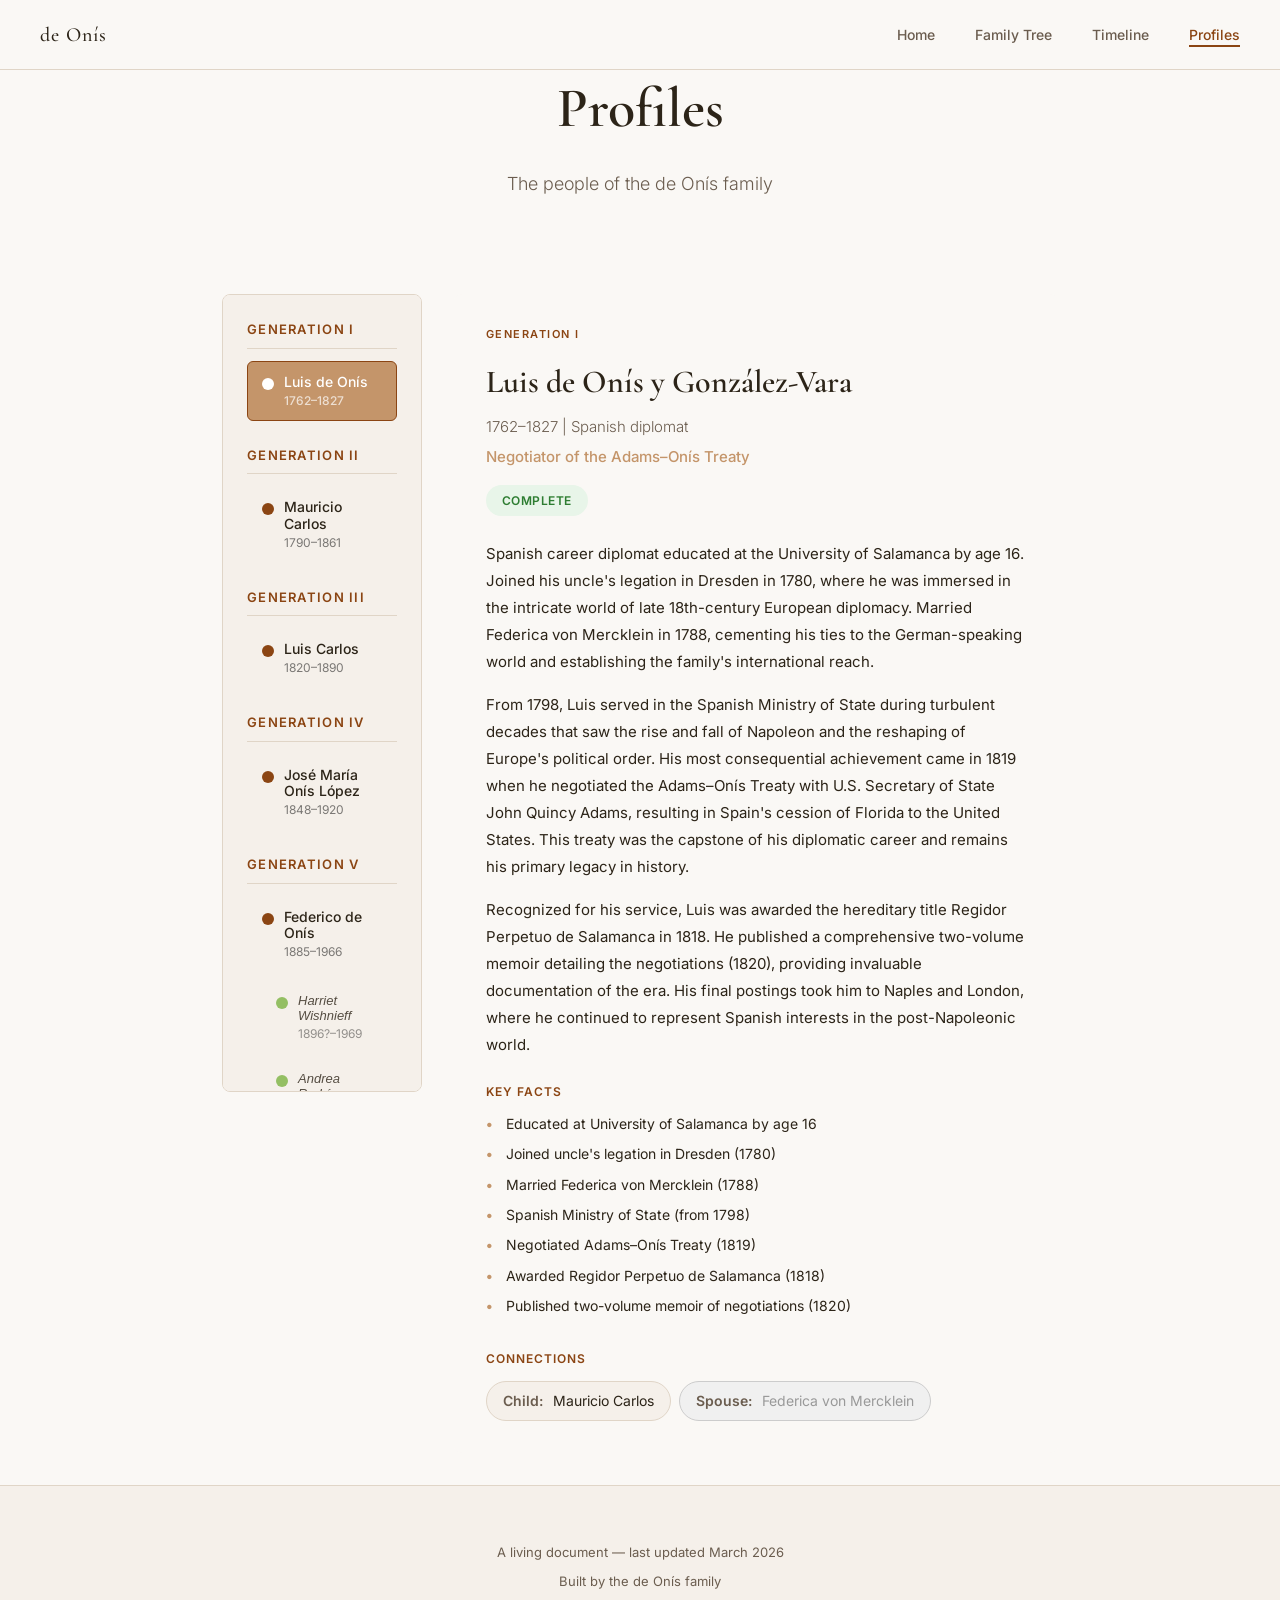
==== commit bcdfda86: "Add Camila de Onís, visually separate spouse tabs, add spouse subsections - Added Camila de Onís (Ge" ====
--- a/profiles.html
+++ b/profiles.html
@@ -166,6 +166,59 @@
 
         .person-tab.active .person-dot.unknown {
             border-color: white;
+        }
+
+        /* Spouse tabs: visually separated */
+        .person-tab.spouse-tab {
+            padding-left: 1.75rem;
+            font-size: 0.8125rem;
+            opacity: 0.8;
+            margin-bottom: 0.25rem;
+        }
+
+        .person-tab.spouse-tab .person-tab-name {
+            font-weight: 400;
+            font-style: italic;
+        }
+
+        .person-tab.spouse-tab.active {
+            opacity: 1;
+        }
+
+        /* Spouse subsection within profile */
+        .spouse-subsection {
+            max-width: var(--prose-max);
+            margin-top: 2rem;
+            padding-top: 2rem;
+            border-top: 1px solid var(--color-border);
+        }
+
+        .spouse-subsection h3 {
+            font-family: var(--font-serif);
+            font-size: 1.5rem;
+            font-weight: 500;
+            color: var(--color-text);
+            margin-bottom: 0.25rem;
+        }
+
+        .spouse-subsection .spouse-sub-dates {
+            font-family: var(--font-sans);
+            font-size: 0.875rem;
+            color: var(--color-text-muted);
+            font-weight: 300;
+            margin-bottom: 0.75rem;
+        }
+
+        .spouse-subsection .spouse-sub-role {
+            font-family: var(--font-sans);
+            font-size: 0.875rem;
+            color: var(--color-accent-light);
+            font-weight: 500;
+            margin-bottom: 1rem;
+        }
+
+        .spouse-subsection .profile-bio p {
+            font-size: 0.875rem;
         }
 
         .person-tab-info {
@@ -553,14 +606,14 @@
                             <span class="person-tab-dates">1885–1966</span>
                         </div>
                     </button>
-                    <button class="person-tab" data-profile="harriet-wishnieff" role="tab" aria-selected="false">
+                    <button class="person-tab spouse-tab" data-profile="harriet-wishnieff" role="tab" aria-selected="false">
                         <div class="person-dot spouse"></div>
                         <div class="person-tab-info">
                             <span class="person-tab-name">Harriet Wishnieff</span>
                             <span class="person-tab-dates">1896?–1969</span>
                         </div>
                     </button>
-                    <button class="person-tab" data-profile="andrea-rodriguez" role="tab" aria-selected="false">
+                    <button class="person-tab spouse-tab" data-profile="andrea-rodriguez" role="tab" aria-selected="false">
                         <div class="person-dot spouse"></div>
                         <div class="person-tab-info">
                             <span class="person-tab-name">Andrea Rodríguez</span>
@@ -612,14 +665,14 @@
                             <span class="person-tab-dates">b. 1954</span>
                         </div>
                     </button>
-                    <button class="person-tab" data-profile="jody-hagberg" role="tab" aria-selected="false">
+                    <button class="person-tab spouse-tab" data-profile="jody-hagberg" role="tab" aria-selected="false">
                         <div class="person-dot spouse"></div>
                         <div class="person-tab-info">
                             <span class="person-tab-name">Jody Hagberg</span>
                             <span class="person-tab-dates">Unknown</span>
                         </div>
                     </button>
-                    <button class="person-tab" data-profile="pamela-yates" role="tab" aria-selected="false">
+                    <button class="person-tab spouse-tab" data-profile="pamela-yates" role="tab" aria-selected="false">
                         <div class="person-dot spouse"></div>
                         <div class="person-tab-info">
                             <span class="person-tab-name">Pamela Yates</span>
@@ -636,6 +689,13 @@
                         <div class="person-tab-info">
                             <span class="person-tab-name">Alejandro de Onís</span>
                             <span class="person-tab-dates">Contemporary</span>
+                        </div>
+                    </button>
+                    <button class="person-tab" data-profile="camila-de-onis" role="tab" aria-selected="false">
+                        <div class="person-dot direct"></div>
+                        <div class="person-tab-info">
+                            <span class="person-tab-name">Camila de Onís</span>
+                            <span class="person-tab-dates">b. 1983</span>
                         </div>
                     </button>
                 </div>
@@ -825,6 +885,28 @@
                             <button class="chip" data-profile="juan-de-onis"><span class="chip-label">Child:</span> Juan (Harriet)</button>
                         </div>
                     </div>
+
+                    <!-- Spouse: Harriet Wishnieff -->
+                    <div class="spouse-subsection">
+                        <h3>Harriet Wishnieff de Onís</h3>
+                        <p class="spouse-sub-dates">1896?–1969 | Translator and literary tastemaker</p>
+                        <p class="spouse-sub-role">Architect of Latin American literature in English</p>
+                        <div class="profile-bio">
+                            <p>Harriet Wishnieff was born in small-town Illinois to a family with modest means. Seeking broader horizons, she moved to New York to study foreign languages at Barnard College, graduating in 1916—the same year that Federico de Onís arrived at Columbia to begin his transformative work. After initially working as a secretary for the renowned dancer Isadora Duncan, Harriet pursued graduate work in Spanish at Columbia, establishing herself within the very intellectual circles that Federico was creating.</p>
+                            <p>Between 1930 and 1969, Harriet published approximately 40 book translations from Spanish and Portuguese into English, making her the first truly prolific translator of Latin American literature into the English-speaking world. Her work was foundational: she introduced English readers to the riches of Spanish and Portuguese literary traditions at a time when such literature was virtually unknown in America. Chilean writer José Donoso said of her that she "controlled the sluices of the circulation of Latin American literature in the United States and by means of the United States throughout the whole world." Few individuals have wielded such quiet but decisive influence over literary culture.</p>
+                            <p>In 1952, at the height of her powers as a translator and reader of manuscripts, Harriet sent a volume of stories by Jorge Luis Borges to the publisher Knopf, enthusiastically calling his work "superb." Knopf's editor declined the submission, declaring that the stories could not be sold to the American public. This judgment would prove spectacularly and embarrassingly wrong—Borges would go on to become one of the most celebrated authors of the 20th century. Harriet's literary instinct was prescient, ahead of the market by years.</p>
+                            <p>Despite her enormous cultural influence, Harriet's material compensation was minimal. A 1964 agreement shows she was paid a paltry $500 per year to evaluate manuscripts for Knopf. For her translation of Fernando Ortiz's magisterial Cuban Counterpoint—a work comprising nearly 105,000 words of dense scholarship—she received $725 in total, less than a penny per word. Federico called her "Jarrie," and she called him "Federrico." Their partnership was one of equals, a union of two extraordinary minds that together shaped the relationship between Spanish and Latin American culture and the English-speaking world.</p>
+                        </div>
+                    </div>
+
+                    <!-- Spouse: Andrea Rodríguez -->
+                    <div class="spouse-subsection">
+                        <h3>Andrea Rodríguez Bondía</h3>
+                        <p class="spouse-sub-dates">c. 1880s–? | First wife of Federico de Onís</p>
+                        <div class="profile-bio">
+                            <p>Andrea Rodríguez Bondía married Federico de Onís in 1908 in Salamanca. Together they had three sons—José María, Federico Jr., and Arturo—establishing his first family roots before his move to America.</p>
+                        </div>
+                    </div>
                 </div>
 
                 <!-- Harriet Wishnieff de Onís -->
@@ -1054,6 +1136,29 @@
                             <button class="chip" data-profile="jody-hagberg"><span class="chip-label">First spouse:</span> Jody Hagberg</button>
                             <button class="chip" data-profile="pamela-yates"><span class="chip-label">Second spouse:</span> Pamela Yates</button>
                             <button class="chip" data-profile="alejandro-de-onis"><span class="chip-label">Child:</span> Alejandro de Onís</button>
+                            <button class="chip" data-profile="camila-de-onis"><span class="chip-label">Child:</span> Camila de Onís</button>
+                        </div>
+                    </div>
+
+                    <!-- Spouse: Pamela Yates -->
+                    <div class="spouse-subsection">
+                        <h3>Pamela Yates</h3>
+                        <p class="spouse-sub-dates">b. 1952 | Academy Award-winning documentary filmmaker</p>
+                        <p class="spouse-sub-role">Co-founder of Skylight; Paco's creative and professional partner</p>
+                        <div class="profile-bio">
+                            <p>Pamela Yates was born in Appalachian Pennsylvania to a family of modest means, but she left her hometown at age 16, driven by ambition and creative vision, for New York City. There she found her calling in documentary cinema—a medium through which she has become one of the most consequential human rights filmmakers of the late 20th and early 21st centuries. Paco's second wife and step-mother to Alejandro de Onís, she has been his creative and professional partner for over three decades.</p>
+                            <p>Pamela's directorial and producing work has earned her the highest honors in cinema and journalism. She is a Guggenheim Fellow, marking her recognition by America's most prestigious foundation for creative excellence. In 1985, she received the Academy Award as Executive Producer of Witness to War. She has received an Emmy Award for her work in television documentary, and the Overseas Press Club Award for State of Fear (2006).</p>
+                            <p>Pamela's most innovative work may be her direction of Granito: How to Nail a Dictator. This extraordinary film combined documentary testimony with actual forensic evidence that would later be used in the genocide trial of Guatemalan dictator Efraín Ríos Montt. Most recently, she directed Borderland: The Line Within (2024), continuing her commitment to documenting the human dimensions of political boundaries and state violence.</p>
+                            <p>For over three decades, Pamela and Paco have been creative and professional partners at Skylight, a partnership of remarkable synergy and productivity. In 2024, she received a fellowship from the Poynter Institute at Yale University.</p>
+                        </div>
+                    </div>
+
+                    <!-- Spouse: Jody Hagberg -->
+                    <div class="spouse-subsection">
+                        <h3>Jody Hagberg</h3>
+                        <p class="spouse-sub-dates">First wife of Paco de Onís</p>
+                        <div class="profile-bio">
+                            <p>Jody Hagberg was Paco de Onís's first wife and mother of Alejandro de Onís.</p>
                         </div>
                     </div>
                 </div>
@@ -1146,6 +1251,27 @@
                         <div class="connection-chips">
                             <button class="chip" data-profile="paco-de-onis"><span class="chip-label">Parent:</span> Paco de Onís</button>
                             <button class="chip" data-profile="jody-hagberg"><span class="chip-label">Parent:</span> Jody Hagberg</button>
+                            <button class="chip" data-profile="camila-de-onis"><span class="chip-label">Sibling:</span> Camila de Onís</button>
+                        </div>
+                    </div>
+                </div>
+
+                <!-- Camila de Onís -->
+                <div class="profile-card" id="camila-de-onis" role="tabpanel" aria-labelledby="tab-camila-de-onis">
+                    <div class="profile-gen-tag">Generation VIII</div>
+                    <h2 class="profile-name">Camila de Onís</h2>
+                    <p class="profile-dates">b. December 20, 1983</p>
+                    <span class="status-badge status-minimal">Placeholder</span>
+
+                    <div class="profile-bio">
+                        <p>Camila de Onís is the daughter of Paco de Onís and a member of the eighth generation of the de Onís family.</p>
+                    </div>
+
+                    <div class="connections">
+                        <h4>Connections</h4>
+                        <div class="connection-chips">
+                            <button class="chip" data-profile="paco-de-onis"><span class="chip-label">Parent:</span> Paco de Onís</button>
+                            <button class="chip" data-profile="alejandro-de-onis"><span class="chip-label">Sibling:</span> Alejandro de Onís</button>
                         </div>
                     </div>
                 </div>
